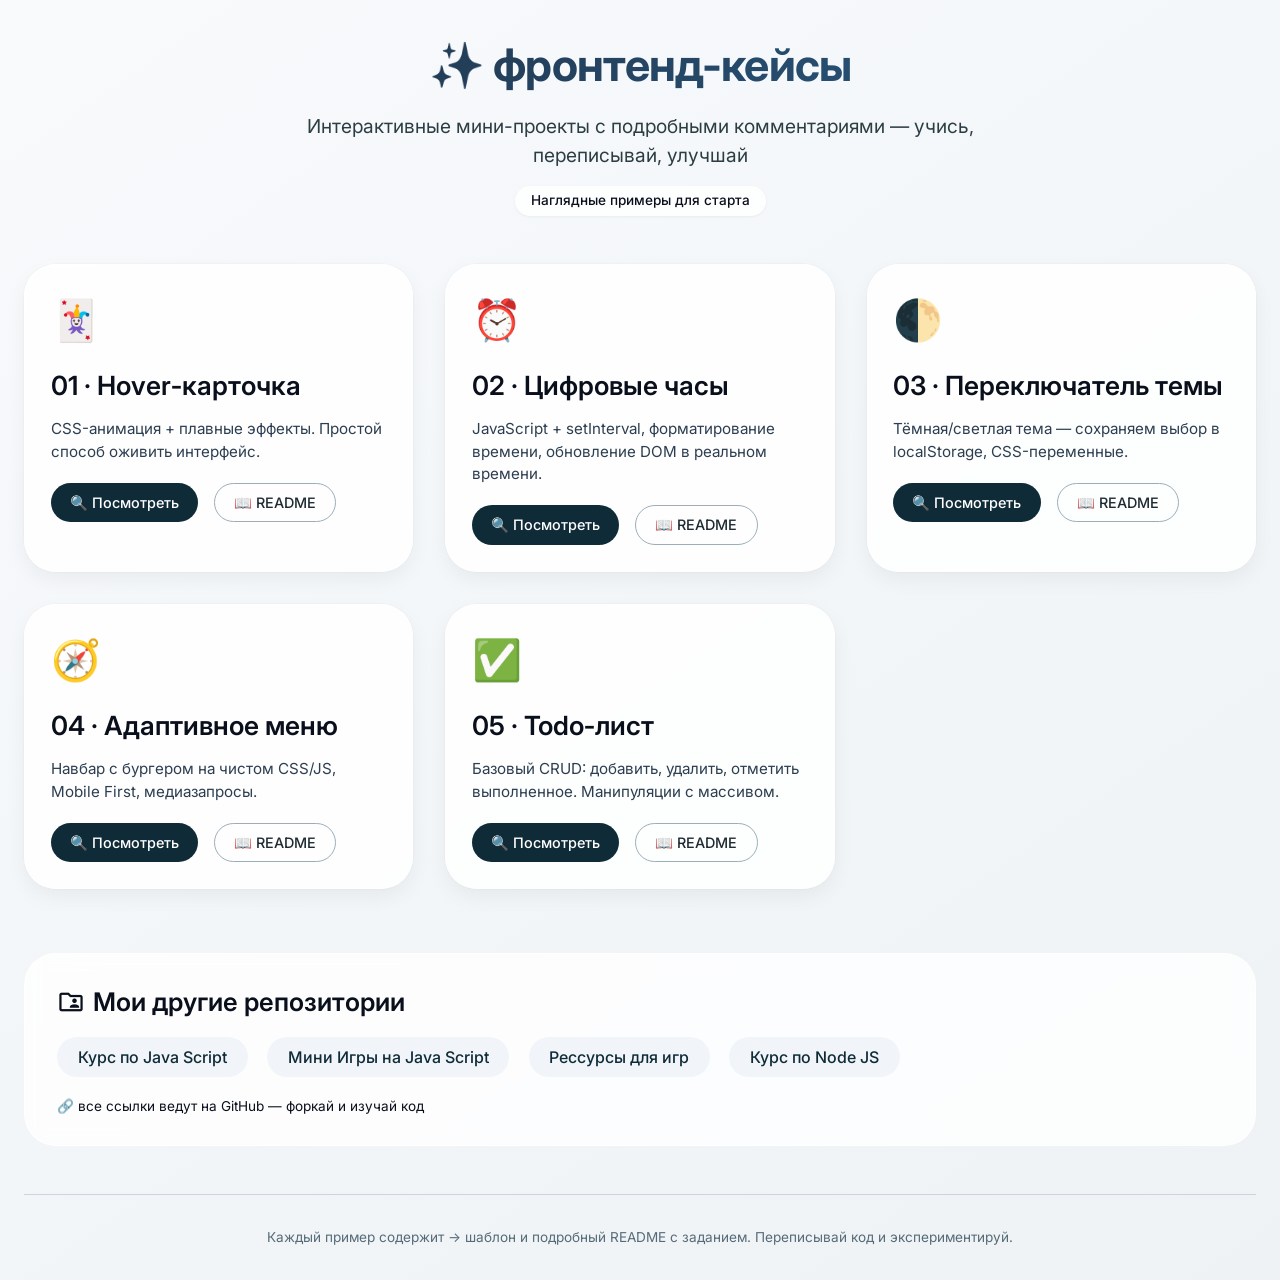
==== index.html @ 0f7bfbcb "start_proj create first examples & write index" ====
<!DOCTYPE html>
<html lang="ru">
<head>
    <meta charset="UTF-8">
    <meta name="viewport" content="width=device-width, initial-scale=1.0, viewport-fit=cover">
    <title>Фронтенд-примеры для новичков</title>
    <!-- Google Fonts & Icons -->
    <link href="https://fonts.googleapis.com/css2?family=Inter:opsz,wght@14..32,300;14..32,400;14..32,600;14..32,700&display=swap" rel="stylesheet">
    <link rel="stylesheet" href="https://fonts.googleapis.com/css2?family=Material+Symbols+Outlined:opsz,wght,FILL,GRAD@24,400,0,0" />
    <style>
        * {
            margin: 0;
            padding: 0;
            box-sizing: border-box;
        }

        body {
            font-family: 'Inter', sans-serif;
            background: linear-gradient(145deg, #f8fafc 0%, #eef2f5 100%);
            color: #0a0f1c;
            line-height: 1.5;
            padding: 2rem 1.5rem;
        }

        .container {
            max-width: 1300px;
            margin: 0 auto;
        }

        /* Header */
        .hero {
            text-align: center;
            margin-bottom: 3rem;
        }

        .hero h1 {
            font-size: 2.8rem;
            font-weight: 700;
            background: linear-gradient(135deg, #1e2b3c, #2b5f8a);
            background-clip: text;
            -webkit-background-clip: text;
            color: transparent;
            letter-spacing: -0.02em;
        }

        .hero p {
            font-size: 1.2rem;
            color: #2c3e44;
            margin-top: 0.8rem;
            max-width: 700px;
            margin-left: auto;
            margin-right: auto;
        }

        .badge {
            display: inline-block;
            background: #ffffffcc;
            backdrop-filter: blur(4px);
            padding: 0.3rem 1rem;
            border-radius: 40px;
            font-size: 0.85rem;
            font-weight: 500;
            margin-top: 1rem;
            box-shadow: 0 1px 3px rgba(0,0,0,0.05);
        }

        /* Grid карточек */
        .examples-grid {
            display: grid;
            grid-template-columns: repeat(auto-fill, minmax(320px, 1fr));
            gap: 2rem;
            margin: 3rem 0 4rem;
        }

        .card {
            background: rgba(255, 255, 255, 0.85);
            backdrop-filter: blur(2px);
            border-radius: 2rem;
            padding: 1.6rem;
            transition: all 0.25s ease;
            box-shadow: 0 8px 20px rgba(0,0,0,0.05), 0 0 0 1px rgba(0,0,0,0.02);
            border: 1px solid rgba(255,255,255,0.6);
        }

        .card:hover {
            transform: translateY(-6px);
            background: white;
            box-shadow: 0 20px 30px -12px rgba(0,0,0,0.15);
            border-color: #cbd5e1;
        }

        .card-icon {
            font-size: 2.5rem;
            margin-bottom: 1rem;
        }

        .card h3 {
            font-size: 1.65rem;
            font-weight: 600;
            margin-bottom: 0.5rem;
        }

        .card p {
            color: #2c3e50;
            margin: 0.75rem 0;
            font-size: 0.95rem;
        }

        .links {
            display: flex;
            gap: 1rem;
            margin-top: 1.2rem;
            flex-wrap: wrap;
        }

        .btn {
            text-decoration: none;
            font-weight: 500;
            font-size: 0.9rem;
            padding: 0.5rem 1.2rem;
            border-radius: 3rem;
            transition: 0.2s;
            display: inline-flex;
            align-items: center;
            gap: 6px;
        }

        .btn-primary {
            background: #0f2b38;
            color: white;
        }

        .btn-primary:hover {
            background: #1d4b60;
        }

        .btn-outline {
            border: 1px solid #9aaeb9;
            background: transparent;
            color: #1e2b32;
        }

        .btn-outline:hover {
            background: #e9edf2;
            border-color: #2c5f7a;
        }

        /* Секция ссылок на другие репозитории */
        .repo-section {
            background: #ffffffcc;
            backdrop-filter: blur(8px);
            border-radius: 2rem;
            padding: 1.8rem 2rem;
            margin-top: 2rem;
            border: 1px solid rgba(255,255,255,0.7);
        }

        .repo-section h2 {
            font-size: 1.6rem;
            font-weight: 600;
            display: flex;
            align-items: center;
            gap: 8px;
        }

        .repo-list {
            display: flex;
            flex-wrap: wrap;
            gap: 1.2rem;
            margin-top: 1rem;
        }

        .repo-link {
            background: #f1f5f9;
            padding: 0.5rem 1.3rem;
            border-radius: 3rem;
            text-decoration: none;
            color: #0f2b38;
            font-weight: 500;
            transition: 0.2s;
            display: inline-flex;
            align-items: center;
            gap: 8px;
        }

        .repo-link:hover {
            background: #e2e8f0;
            transform: scale(1.02);
        }

        footer {
            text-align: center;
            margin-top: 3rem;
            font-size: 0.85rem;
            color: #556b78;
            border-top: 1px solid #cbd5e1;
            padding-top: 2rem;
        }

        @media (max-width: 640px) {
            body { padding: 1rem; }
            .hero h1 { font-size: 2rem; }
            .examples-grid { gap: 1rem; }
        }
    </style>
</head>
<body>
<div class="container">
    <div class="hero">
        <h1>✨ фронтенд-кейсы</h1>
        <p>Интерактивные мини-проекты с подробными комментариями — учись, переписывай, улучшай</p>
        <div class="badge">Наглядные примеры для старта</div>
    </div>

    <div class="examples-grid">
        <!-- Пример 1 -->
        <div class="card">
            <div class="card-icon">🃏</div>
            <h3>01 · Hover‑карточка</h3>
            <p>CSS-анимация + плавные эффекты. Простой способ оживить интерфейс.</p>
            <div class="links">
                <a href="./examples/01-hover-card/index.html" class="btn btn-primary">🔍 Посмотреть</a>
                <a href="./examples/01-hover-card/README.md" class="btn btn-outline">📖 README</a>
            </div>
        </div>
        <!-- Пример 2 -->
        <div class="card">
            <div class="card-icon">⏰</div>
            <h3>02 · Цифровые часы</h3>
            <p>JavaScript + setInterval, форматирование времени, обновление DOM в реальном времени.</p>
            <div class="links">
                <a href="./examples/02-digital-clock/index.html" class="btn btn-primary">🔍 Посмотреть</a>
                <a href="./examples/02-digital-clock/README.md" class="btn btn-outline">📖 README</a>
            </div>
        </div>
        <!-- Пример 3 -->
        <div class="card">
            <div class="card-icon">🌓</div>
            <h3>03 · Переключатель темы</h3>
            <p>Тёмная/светлая тема — сохраняем выбор в localStorage, CSS-переменные.</p>
            <div class="links">
                <a href="./examples/03-theme-switcher/index.html" class="btn btn-primary">🔍 Посмотреть</a>
                <a href="./examples/03-theme-switcher/README.md" class="btn btn-outline">📖 README</a>
            </div>
        </div>
        <!-- Пример 4 -->
        <div class="card">
            <div class="card-icon">🧭</div>
            <h3>04 · Адаптивное меню</h3>
            <p>Навбар с бургером на чистом CSS/JS, Mobile First, медиазапросы.</p>
            <div class="links">
                <a href="./examples/04-responsive-navbar/index.html" class="btn btn-primary">🔍 Посмотреть</a>
                <a href="./examples/04-responsive-navbar/README.md" class="btn btn-outline">📖 README</a>
            </div>
        </div>
        <!-- Пример 5 -->
        <div class="card">
            <div class="card-icon">✅</div>
            <h3>05 · Todo‑лист</h3>
            <p>Базовый CRUD: добавить, удалить, отметить выполненное. Манипуляции с массивом.</p>
            <div class="links">
                <a href="./examples/05-todo-list/index.html" class="btn btn-primary">🔍 Посмотреть</a>
                <a href="./examples/05-todo-list/README.md" class="btn btn-outline">📖 README</a>
            </div>
        </div>
    </div>

    <div class="repo-section">
        <h2><span class="material-symbols-outlined" style="font-size: 28px;">folder_shared</span> Мои другие репозитории</h2>
        <div class="repo-list">
            <a href="https://github.com/Gabryelf/StartCours" class="repo-link" target="_blank">Курс по Java Script</a>
            <a href="https://github.com/Gabryelf/JS-MINI-GAME" class="repo-link" target="_blank">Мини Игры на Java Script</a>
            <a href="https://github.com/Gabryelf/Atlas-Assets" class="repo-link" target="_blank">Рессурсы для игр</a>
            <a href="https://github.com/Gabryelf/Node-Course" class="repo-link" target="_blank">Курс по Node JS</a>
        </div>
        <p style="margin-top: 1.2rem; font-size: 0.85rem;">🔗 все ссылки ведут на GitHub — форкай и изучай код</p>
    </div>
    <footer>
        Каждый пример содержит → шаблон и подробный README с заданием. Переписывай код и экспериментируй.
    </footer>
</div>
</body>
</html>
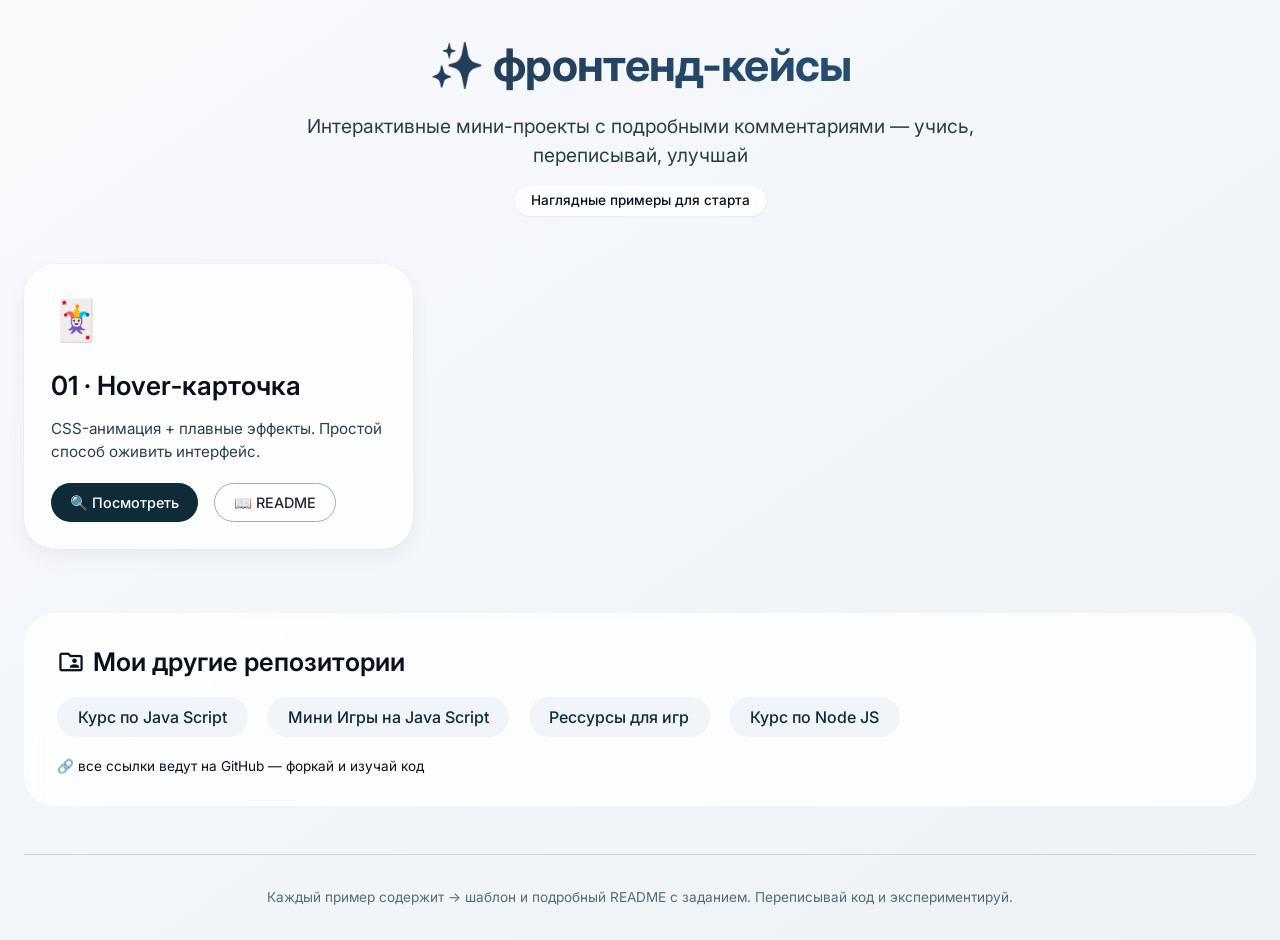
==== commit 5a8393a7: "delete_examp_from_index temp delet marks" ====
--- a/index.html
+++ b/index.html
@@ -220,49 +220,17 @@
             <p>CSS-анимация + плавные эффекты. Простой способ оживить интерфейс.</p>
             <div class="links">
                 <a href="./examples/01-hover-card/index.html" class="btn btn-primary">🔍 Посмотреть</a>
-                <a href="./examples/01-hover-card/README.md" class="btn btn-outline">📖 README</a>
+                <a href="https://github.com/Gabryelf/Html-Base/blob/main/examples/01-hover-card/README.md" class="btn btn-outline">📖 README</a>
             </div>
         </div>
         <!-- Пример 2 -->
-        <div class="card">
-            <div class="card-icon">⏰</div>
-            <h3>02 · Цифровые часы</h3>
-            <p>JavaScript + setInterval, форматирование времени, обновление DOM в реальном времени.</p>
-            <div class="links">
-                <a href="./examples/02-digital-clock/index.html" class="btn btn-primary">🔍 Посмотреть</a>
-                <a href="./examples/02-digital-clock/README.md" class="btn btn-outline">📖 README</a>
-            </div>
-        </div>
+        
         <!-- Пример 3 -->
-        <div class="card">
-            <div class="card-icon">🌓</div>
-            <h3>03 · Переключатель темы</h3>
-            <p>Тёмная/светлая тема — сохраняем выбор в localStorage, CSS-переменные.</p>
-            <div class="links">
-                <a href="./examples/03-theme-switcher/index.html" class="btn btn-primary">🔍 Посмотреть</a>
-                <a href="./examples/03-theme-switcher/README.md" class="btn btn-outline">📖 README</a>
-            </div>
-        </div>
+        
         <!-- Пример 4 -->
-        <div class="card">
-            <div class="card-icon">🧭</div>
-            <h3>04 · Адаптивное меню</h3>
-            <p>Навбар с бургером на чистом CSS/JS, Mobile First, медиазапросы.</p>
-            <div class="links">
-                <a href="./examples/04-responsive-navbar/index.html" class="btn btn-primary">🔍 Посмотреть</a>
-                <a href="./examples/04-responsive-navbar/README.md" class="btn btn-outline">📖 README</a>
-            </div>
-        </div>
+        
         <!-- Пример 5 -->
-        <div class="card">
-            <div class="card-icon">✅</div>
-            <h3>05 · Todo‑лист</h3>
-            <p>Базовый CRUD: добавить, удалить, отметить выполненное. Манипуляции с массивом.</p>
-            <div class="links">
-                <a href="./examples/05-todo-list/index.html" class="btn btn-primary">🔍 Посмотреть</a>
-                <a href="./examples/05-todo-list/README.md" class="btn btn-outline">📖 README</a>
-            </div>
-        </div>
+       
     </div>
 
     <div class="repo-section">
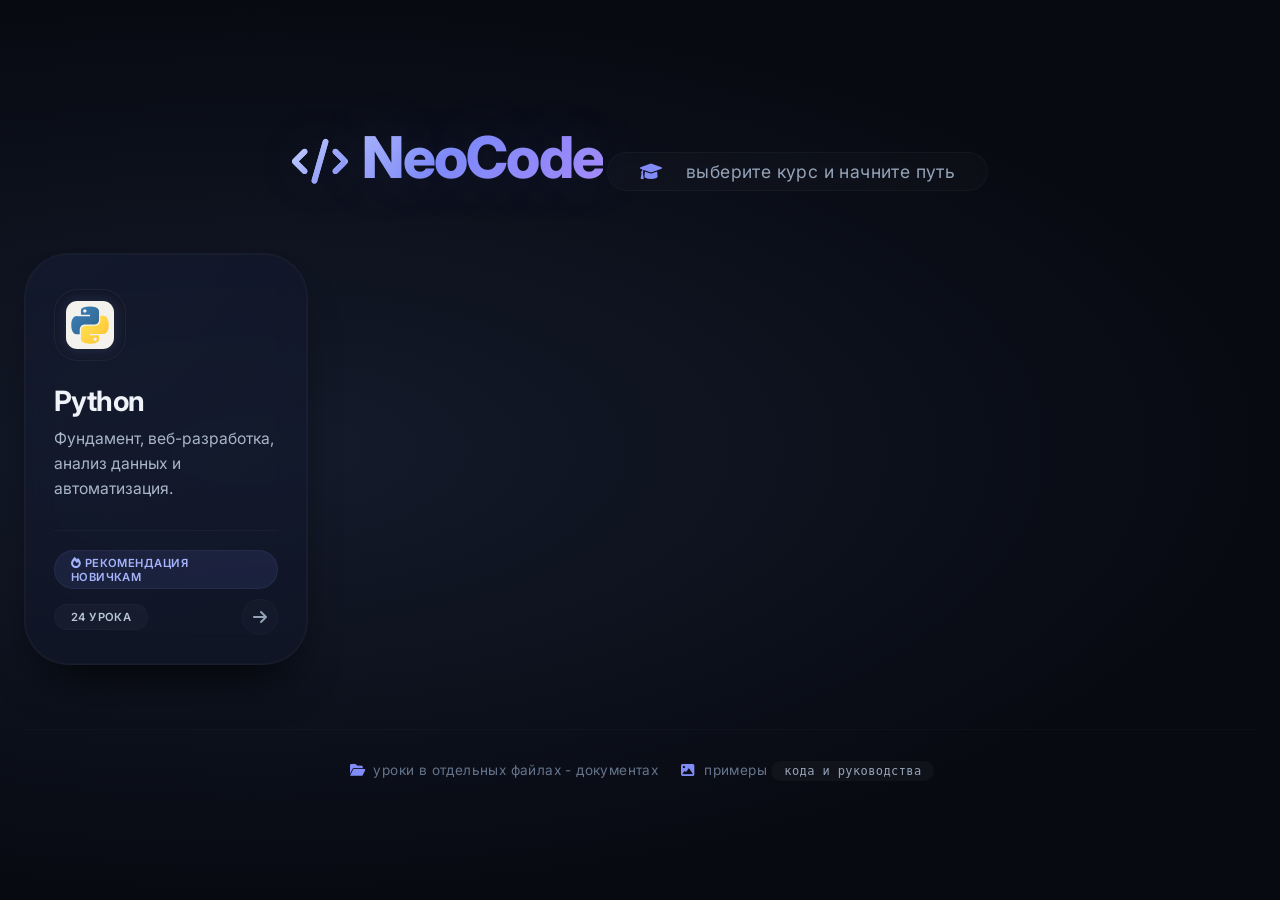
==== commit 016bf645: "restuct_proj use repo from more lang learning" ====
--- a/index.html
+++ b/index.html
@@ -1,251 +1,477 @@
-<!DOCTYPE html>
-<html lang="ru">
-<head>
-    <meta charset="UTF-8">
-    <meta name="viewport" content="width=device-width, initial-scale=1.0, viewport-fit=cover">
-    <title>Фронтенд-примеры для новичков</title>
-    <!-- Google Fonts & Icons -->
-    <link href="https://fonts.googleapis.com/css2?family=Inter:opsz,wght@14..32,300;14..32,400;14..32,600;14..32,700&display=swap" rel="stylesheet">
-    <link rel="stylesheet" href="https://fonts.googleapis.com/css2?family=Material+Symbols+Outlined:opsz,wght,FILL,GRAD@24,400,0,0" />
-    <style>
-        * {
-            margin: 0;
-            padding: 0;
-            box-sizing: border-box;
-        }
-
-        body {
-            font-family: 'Inter', sans-serif;
-            background: linear-gradient(145deg, #f8fafc 0%, #eef2f5 100%);
-            color: #0a0f1c;
-            line-height: 1.5;
-            padding: 2rem 1.5rem;
-        }
-
-        .container {
-            max-width: 1300px;
-            margin: 0 auto;
-        }
-
-        /* Header */
-        .hero {
-            text-align: center;
-            margin-bottom: 3rem;
-        }
-
-        .hero h1 {
-            font-size: 2.8rem;
-            font-weight: 700;
-            background: linear-gradient(135deg, #1e2b3c, #2b5f8a);
-            background-clip: text;
-            -webkit-background-clip: text;
-            color: transparent;
-            letter-spacing: -0.02em;
-        }
-
-        .hero p {
-            font-size: 1.2rem;
-            color: #2c3e44;
-            margin-top: 0.8rem;
-            max-width: 700px;
-            margin-left: auto;
-            margin-right: auto;
-        }
-
-        .badge {
-            display: inline-block;
-            background: #ffffffcc;
-            backdrop-filter: blur(4px);
-            padding: 0.3rem 1rem;
-            border-radius: 40px;
-            font-size: 0.85rem;
-            font-weight: 500;
-            margin-top: 1rem;
-            box-shadow: 0 1px 3px rgba(0,0,0,0.05);
-        }
-
-        /* Grid карточек */
-        .examples-grid {
-            display: grid;
-            grid-template-columns: repeat(auto-fill, minmax(320px, 1fr));
-            gap: 2rem;
-            margin: 3rem 0 4rem;
-        }
-
-        .card {
-            background: rgba(255, 255, 255, 0.85);
-            backdrop-filter: blur(2px);
-            border-radius: 2rem;
-            padding: 1.6rem;
-            transition: all 0.25s ease;
-            box-shadow: 0 8px 20px rgba(0,0,0,0.05), 0 0 0 1px rgba(0,0,0,0.02);
-            border: 1px solid rgba(255,255,255,0.6);
-        }
-
-        .card:hover {
-            transform: translateY(-6px);
-            background: white;
-            box-shadow: 0 20px 30px -12px rgba(0,0,0,0.15);
-            border-color: #cbd5e1;
-        }
-
-        .card-icon {
-            font-size: 2.5rem;
-            margin-bottom: 1rem;
-        }
-
-        .card h3 {
-            font-size: 1.65rem;
-            font-weight: 600;
-            margin-bottom: 0.5rem;
-        }
-
-        .card p {
-            color: #2c3e50;
-            margin: 0.75rem 0;
-            font-size: 0.95rem;
-        }
-
-        .links {
-            display: flex;
-            gap: 1rem;
-            margin-top: 1.2rem;
-            flex-wrap: wrap;
-        }
-
-        .btn {
-            text-decoration: none;
-            font-weight: 500;
-            font-size: 0.9rem;
-            padding: 0.5rem 1.2rem;
-            border-radius: 3rem;
-            transition: 0.2s;
-            display: inline-flex;
-            align-items: center;
-            gap: 6px;
-        }
-
-        .btn-primary {
-            background: #0f2b38;
-            color: white;
-        }
-
-        .btn-primary:hover {
-            background: #1d4b60;
-        }
-
-        .btn-outline {
-            border: 1px solid #9aaeb9;
-            background: transparent;
-            color: #1e2b32;
-        }
-
-        .btn-outline:hover {
-            background: #e9edf2;
-            border-color: #2c5f7a;
-        }
-
-        /* Секция ссылок на другие репозитории */
-        .repo-section {
-            background: #ffffffcc;
-            backdrop-filter: blur(8px);
-            border-radius: 2rem;
-            padding: 1.8rem 2rem;
-            margin-top: 2rem;
-            border: 1px solid rgba(255,255,255,0.7);
-        }
-
-        .repo-section h2 {
-            font-size: 1.6rem;
-            font-weight: 600;
-            display: flex;
-            align-items: center;
-            gap: 8px;
-        }
-
-        .repo-list {
-            display: flex;
-            flex-wrap: wrap;
-            gap: 1.2rem;
-            margin-top: 1rem;
-        }
-
-        .repo-link {
-            background: #f1f5f9;
-            padding: 0.5rem 1.3rem;
-            border-radius: 3rem;
-            text-decoration: none;
-            color: #0f2b38;
-            font-weight: 500;
-            transition: 0.2s;
-            display: inline-flex;
-            align-items: center;
-            gap: 8px;
-        }
-
-        .repo-link:hover {
-            background: #e2e8f0;
-            transform: scale(1.02);
-        }
-
-        footer {
-            text-align: center;
-            margin-top: 3rem;
-            font-size: 0.85rem;
-            color: #556b78;
-            border-top: 1px solid #cbd5e1;
-            padding-top: 2rem;
-        }
-
-        @media (max-width: 640px) {
-            body { padding: 1rem; }
-            .hero h1 { font-size: 2rem; }
-            .examples-grid { gap: 1rem; }
-        }
-    </style>
-</head>
-<body>
-<div class="container">
-    <div class="hero">
-        <h1>✨ фронтенд-кейсы</h1>
-        <p>Интерактивные мини-проекты с подробными комментариями — учись, переписывай, улучшай</p>
-        <div class="badge">Наглядные примеры для старта</div>
-    </div>
-
-    <div class="examples-grid">
-        <!-- Пример 1 -->
-        <div class="card">
-            <div class="card-icon">🃏</div>
-            <h3>01 · Hover‑карточка</h3>
-            <p>CSS-анимация + плавные эффекты. Простой способ оживить интерфейс.</p>
-            <div class="links">
-                <a href="./examples/01-hover-card/index.html" class="btn btn-primary">🔍 Посмотреть</a>
-                <a href="https://github.com/Gabryelf/Html-Base/blob/main/examples/01-hover-card/README.md" class="btn btn-outline">📖 README</a>
-            </div>
-        </div>
-        <!-- Пример 2 -->
-        
-        <!-- Пример 3 -->
-        
-        <!-- Пример 4 -->
-        
-        <!-- Пример 5 -->
-       
-    </div>
-
-    <div class="repo-section">
-        <h2><span class="material-symbols-outlined" style="font-size: 28px;">folder_shared</span> Мои другие репозитории</h2>
-        <div class="repo-list">
-            <a href="https://github.com/Gabryelf/StartCours" class="repo-link" target="_blank">Курс по Java Script</a>
-            <a href="https://github.com/Gabryelf/JS-MINI-GAME" class="repo-link" target="_blank">Мини Игры на Java Script</a>
-            <a href="https://github.com/Gabryelf/Atlas-Assets" class="repo-link" target="_blank">Рессурсы для игр</a>
-            <a href="https://github.com/Gabryelf/Node-Course" class="repo-link" target="_blank">Курс по Node JS</a>
-        </div>
-        <p style="margin-top: 1.2rem; font-size: 0.85rem;">🔗 все ссылки ведут на GitHub — форкай и изучай код</p>
-    </div>
-    <footer>
-        Каждый пример содержит → шаблон и подробный README с заданием. Переписывай код и экспериментируй.
-    </footer>
-</div>
-</body>
+<!DOCTYPE html>
+<html lang="ru">
+<head>
+  <meta charset="UTF-8">
+  <meta name="viewport" content="width=device-width, initial-scale=1.0">
+  <title>NeoCode — главная</title>
+  <!-- Google Fonts + Inter -->
+  <link rel="preconnect" href="https://fonts.googleapis.com">
+  <link rel="preconnect" href="https://fonts.gstatic.com" crossorigin>
+  <link href="https://fonts.googleapis.com/css2?family=Inter:opsz,wght@14..32,400;14..32,500;14..32,600;14..32,700;14..32,800&display=swap" rel="stylesheet">
+  <!-- Font Awesome 6 (Free) -->
+  <link rel="stylesheet" href="https://cdnjs.cloudflare.com/ajax/libs/font-awesome/6.0.0-beta3/css/all.min.css">
+  <style>
+    /* ===== RESET & BASE ===== */
+    * {
+      margin: 0;
+      padding: 0;
+      box-sizing: border-box;
+    }
+
+    body {
+      font-family: 'Inter', -apple-system, BlinkMacSystemFont, sans-serif;
+      background: #080a12;
+      background-image: radial-gradient(ellipse at 20% 50%, #141b2b 0%, #080a12 70%);
+      min-height: 100vh;
+      display: flex;
+      flex-direction: column;
+      align-items: center;
+      justify-content: center;
+      padding: 2rem 1.5rem;
+      color: #eef2f6;
+    }
+
+    /* ===== ГЛАВНЫЙ КОНТЕЙНЕР ===== */
+    .app {
+      width: 100%;
+      max-width: 1360px;
+      margin: 0 auto;
+      animation: fadeUp 0.7s ease;
+    }
+
+    @keyframes fadeUp {
+      0% { opacity: 0; transform: translateY(24px); }
+      100% { opacity: 1; transform: translateY(0); }
+    }
+
+    /* ===== ХЕДЕР ===== */
+    .header {
+      text-align: center;
+      margin-bottom: 3.8rem;
+      position: relative;
+    }
+
+    .header .brand {
+      font-size: 3.6rem;
+      font-weight: 800;
+      letter-spacing: -0.03em;
+      background: linear-gradient(135deg, #c7d2fe 0%, #818cf8 50%, #a78bfa 100%);
+      -webkit-background-clip: text;
+      background-clip: text;
+      color: transparent;
+      display: inline-block;
+      text-shadow: 0 0 60px rgba(129, 140, 248, 0.15);
+    }
+
+    .header .brand i {
+      font-size: 2.8rem;
+      margin-right: 6px;
+      background: linear-gradient(135deg, #c7d2fe, #818cf8);
+      -webkit-background-clip: text;
+      background-clip: text;
+      color: transparent;
+    }
+
+    .header .sub {
+      font-size: 1.1rem;
+      color: #94a3b8;
+      margin-top: 0.6rem;
+      font-weight: 400;
+      letter-spacing: 0.4px;
+      background: rgba(255,255,255,0.02);
+      backdrop-filter: blur(6px);
+      padding: 0.5rem 2rem;
+      display: inline-block;
+      border-radius: 60px;
+      border: 1px solid rgba(255,255,255,0.03);
+    }
+
+    .header .sub i {
+      margin-right: 18px;
+      color: #818cf8;
+    }
+
+    /* ===== СЕТКА КАРТОЧЕК ===== */
+    .cards-grid {
+      display: grid;
+      grid-template-columns: repeat(auto-fill, minmax(280px, 1fr));
+      gap: 2rem;
+      justify-content: center;
+    }
+
+    /* ===== КАРТОЧКА ===== */
+    .course-card {
+      background: rgba(18, 24, 42, 0.6);
+      backdrop-filter: blur(16px);
+      -webkit-backdrop-filter: blur(16px);
+      border-radius: 2.8rem;
+      padding: 2.2rem 1.8rem 1.8rem;
+      border: 1px solid rgba(255, 255, 255, 0.04);
+      box-shadow: 0 30px 50px -24px rgba(0, 0, 0, 0.9), inset 0 0 0 1px rgba(255, 255, 255, 0.02);
+      transition: all 0.35s cubic-bezier(0.15, 0.75, 0.3, 1);
+      text-decoration: none;
+      color: inherit;
+      display: flex;
+      flex-direction: column;
+      height: 100%;
+      position: relative;
+      cursor: pointer;
+      will-change: transform;
+      overflow: hidden;
+    }
+
+    /* декоративный блик */
+    .course-card::before {
+      content: '';
+      position: absolute;
+      top: -50%;
+      left: -50%;
+      width: 200%;
+      height: 200%;
+      background: radial-gradient(circle at 30% 20%, rgba(129, 140, 248, 0.03), transparent 60%);
+      pointer-events: none;
+      transition: 0.5s;
+    }
+
+    .course-card:hover::before {
+      opacity: 0.6;
+    }
+
+    .course-card:hover {
+      transform: translateY(-12px) scale(1.01);
+      background: rgba(24, 32, 56, 0.75);
+      border-color: rgba(129, 140, 248, 0.25);
+      box-shadow: 0 50px 70px -28px #000000cc, 0 0 0 1px rgba(129, 140, 248, 0.12), 0 0 40px -12px rgba(129, 140, 248, 0.08);
+    }
+
+    /* иконка языка — путь docs/images/icons_lang/ */
+    .card-icon {
+      width: 72px;
+      height: 72px;
+      display: flex;
+      align-items: center;
+      justify-content: center;
+      margin-bottom: 1.4rem;
+      border-radius: 24px;
+      background: rgba(255, 255, 255, 0.02);
+      border: 1px solid rgba(255, 255, 255, 0.03);
+      transition: 0.3s;
+      box-shadow: inset 0 2px 8px rgba(0,0,0,0.3);
+      overflow: hidden;
+      flex-shrink: 0;
+    }
+
+    .card-icon img {
+      width: 48px;
+      height: 48px;
+      object-fit: contain;
+      display: block;
+      filter: drop-shadow(0 0 6px rgba(129, 140, 248, 0.1));
+      transition: 0.3s;
+    }
+
+    .course-card:hover .card-icon {
+      background: rgba(129, 140, 248, 0.06);
+      border-color: rgba(129, 140, 248, 0.15);
+      box-shadow: 0 0 30px -8px rgba(129, 140, 248, 0.1);
+    }
+
+    .course-card:hover .card-icon img {
+      filter: drop-shadow(0 0 12px rgba(129, 140, 248, 0.25));
+      transform: scale(1.05);
+    }
+
+    .card-title {
+      font-size: 1.75rem;
+      font-weight: 700;
+      letter-spacing: -0.02em;
+      color: #f1f5f9;
+      margin-bottom: 0.5rem;
+    }
+
+    .card-description {
+      font-size: 0.98rem;
+      line-height: 1.6;
+      color: #b9c7da;
+      margin-bottom: 1.8rem;
+      flex: 1;
+      font-weight: 400;
+      opacity: 0.9;
+    }
+
+    /* нижняя часть */
+    .card-footer {
+      display: flex;
+      align-items: center;
+      gap: 0.6rem;
+      border-top: 1px solid rgba(255, 255, 255, 0.03);
+      padding-top: 1.2rem;
+      margin-top: auto;
+      flex-wrap: wrap;
+    }
+
+    .badge {
+      background: rgba(255, 255, 255, 0.03);
+      padding: 0.3rem 1rem;
+      border-radius: 40px;
+      font-size: 0.7rem;
+      font-weight: 600;
+      color: #b9c7da;
+      letter-spacing: 0.04em;
+      text-transform: uppercase;
+      border: 1px solid rgba(255, 255, 255, 0.02);
+    }
+
+    .badge-accent {
+      background: rgba(129, 140, 248, 0.1);
+      color: #a5b4fc;
+      border-color: rgba(129, 140, 248, 0.08);
+    }
+
+    .card-arrow {
+      margin-left: auto;
+      background: rgba(255, 255, 255, 0.02);
+      width: 36px;
+      height: 36px;
+      border-radius: 40px;
+      display: flex;
+      align-items: center;
+      justify-content: center;
+      font-size: 1rem;
+      transition: all 0.3s;
+      color: #94a3b8;
+      border: 1px solid rgba(255, 255, 255, 0.02);
+    }
+
+    .course-card:hover .card-arrow {
+      background: rgba(129, 140, 248, 0.12);
+      color: #c7d2fe;
+      transform: translateX(6px) scale(1.05);
+      border-color: rgba(129, 140, 248, 0.15);
+    }
+
+    /* ===== ФУТЕР ===== */
+    .footer-note {
+      margin-top: 4rem;
+      color: #475569;
+      font-size: 0.85rem;
+      text-align: center;
+      letter-spacing: 0.4px;
+      border-top: 1px solid rgba(255,255,255,0.02);
+      padding-top: 2rem;
+      display: flex;
+      justify-content: center;
+      align-items: center;
+      gap: 1.2rem;
+      flex-wrap: wrap;
+    }
+
+    .footer-note span {
+      color: #64748b;
+    }
+
+    .footer-note i {
+      color: #818cf8;
+      margin: 0 4px;
+    }
+
+    /* ===== АДАПТИВ ===== */
+    @media (max-width: 640px) {
+      .header .brand {
+        font-size: 2.6rem;
+      }
+      .header .sub {
+        font-size: 0.95rem;
+        padding: 0.4rem 1.4rem;
+      }
+      .card-title {
+        font-size: 1.5rem;
+      }
+      .cards-grid {
+        gap: 1.5rem;
+      }
+      .course-card {
+        padding: 1.8rem 1.4rem 1.5rem;
+        border-radius: 2.2rem;
+      }
+      .card-icon {
+        width: 60px;
+        height: 60px;
+      }
+      .card-icon img {
+        width: 40px;
+        height: 40px;
+      }
+    }
+
+    @media (max-width: 400px) {
+      .header .brand {
+        font-size: 2rem;
+      }
+    }
+
+    /* ===== СТИЛИ ДЛЯ ССЫЛОК (ведут на HTML-страницы) ===== */
+    .course-card {
+      /* ссылка ведёт на внешний файл, но остаётся карточкой */
+    }
+
+    /* убираем стандартное подчёркивание */
+    .course-card:link,
+    .course-card:visited,
+    .course-card:hover,
+    .course-card:active {
+      text-decoration: none;
+      color: inherit;
+    }
+
+    /* ===== ЭФФЕКТ "МАГНИТ" ДЛЯ КАРТОЧЕК (доп. изюминка) ===== */
+    .course-card .glow-ring {
+      position: absolute;
+      top: -2px;
+      left: -2px;
+      right: -2px;
+      bottom: -2px;
+      border-radius: 2.8rem;
+      background: transparent;
+      pointer-events: none;
+      transition: 0.4s;
+      z-index: 0;
+    }
+
+    .course-card:hover .glow-ring {
+      background: radial-gradient(circle at var(--mouse-x, 50%) var(--mouse-y, 50%), rgba(129, 140, 248, 0.06), transparent 60%);
+    }
+  </style>
+</head>
+<body>
+  <div class="app">
+
+    <!-- ===== ХЕДЕР ===== -->
+    <header class="header">
+      <div class="brand">
+        <i class="fas fa-code"></i> NeoCode
+      </div>
+      <div class="sub">
+        <i class="fas fa-graduation-cap"></i> выберите курс и начните путь
+      </div>
+    </header>
+
+    <!-- ===== СЕТКА КАРТОЧЕК ===== -->
+    <div class="cards-grid">
+
+      <!-- Python -->
+      <a href="docs/pages/python.html" class="course-card" data-course="python">
+        <div class="card-icon">
+          <img src="docs/images/icons_lang/Python-Light.svg" alt="Python" loading="lazy">
+        </div>
+        <div class="card-title">Python</div>
+        <div class="card-description">Фундамент, веб-разработка, анализ данных и автоматизация.</div>
+        <div class="card-footer">
+          <span class="badge badge-accent"><i class="fas fa-fire"></i> рекомендация новичкам</span>
+          <span class="badge">24 урока</span>
+          <span class="card-arrow"><i class="fas fa-arrow-right"></i></span>
+        </div>
+        <div class="glow-ring"></div>
+      </a>
+
+      <!-- JavaScript 
+      <a href="docs/javascript/index.html" class="course-card" data-course="javascript">
+        <div class="card-icon">
+          <img src="docs/images/icons_lang/javascript.svg" alt="JavaScript" loading="lazy">
+        </div>
+        <div class="card-title">JavaScript</div>
+        <div class="card-description">Интерактивный фронтенд, асинхронность, React и Node.js.</div>
+        <div class="card-footer">
+          <span class="badge badge-accent"><i class="fas fa-chart-line"></i> тренд</span>
+          <span class="badge">30 уроков</span>
+          <span class="card-arrow"><i class="fas fa-arrow-right"></i></span>
+        </div>
+        <div class="glow-ring"></div>
+      </a>-->
+
+      <!-- Java 
+      <a href="docs/java/index.html" class="course-card" data-course="java">
+        <div class="card-icon">
+          <img src="docs/images/icons_lang/java.svg" alt="Java" loading="lazy">
+        </div>
+        <div class="card-title">Java</div>
+        <div class="card-description">ООП, Spring, многопоточность, надёжный бэкенд.</div>
+        <div class="card-footer">
+          <span class="badge">22 урока</span>
+          <span class="card-arrow"><i class="fas fa-arrow-right"></i></span>
+        </div>
+        <div class="glow-ring"></div>
+      </a>-->
+
+      <!-- C++ 
+      <a href="docs/cpp/index.html" class="course-card" data-course="cpp">
+        <div class="card-icon">
+          <img src="docs/images/icons_lang/cpp.svg" alt="C++" loading="lazy">
+        </div>
+        <div class="card-title">C++</div>
+        <div class="card-description">Системное программирование, STL, память, алгоритмы.</div>
+        <div class="card-footer">
+          <span class="badge">28 уроков</span>
+          <span class="card-arrow"><i class="fas fa-arrow-right"></i></span>
+        </div>
+        <div class="glow-ring"></div>
+      </a>-->
+
+      <!-- Go 
+      <a href="docs/go/index.html" class="course-card" data-course="go">
+        <div class="card-icon">
+          <img src="docs/images/icons_lang/go.svg" alt="Go" loading="lazy">
+        </div>
+        <div class="card-title">Go</div>
+        <div class="card-description">Конкурентность, микросервисы, облачные технологии.</div>
+        <div class="card-footer">
+          <span class="badge badge-accent"><i class="fas fa-rocket"></i> modern</span>
+          <span class="badge">18 уроков</span>
+          <span class="card-arrow"><i class="fas fa-arrow-right"></i></span>
+        </div>
+        <div class="glow-ring"></div>
+      </a>-->
+
+      <!-- Rust 
+      <a href="docs/rust/index.html" class="course-card" data-course="rust">
+        <div class="card-icon">
+          <img src="docs/images/icons_lang/rust.svg" alt="Rust" loading="lazy">
+        </div>
+        <div class="card-title">Rust</div>
+        <div class="card-description">Безопасная работа с памятью, производительность, парадигмы.</div>
+        <div class="card-footer">
+          <span class="badge">20 уроков</span>
+          <span class="card-arrow"><i class="fas fa-arrow-right"></i></span>
+        </div>
+        <div class="glow-ring"></div>
+      </a>-->
+
+    </div>
+
+    <!-- ===== ФУТЕР ===== -->
+    <div class="footer-note">
+      <span><i class="fas fa-folder-open"></i> уроки в отдельных файлах - документах</span>
+      <span><i class="fas fa-image"></i> примеры <code style="background: rgba(255,255,255,0.03); padding: 0.2rem 0.8rem; border-radius: 20px; font-size: 0.75rem; color: #94a3b8;">кода и руководства</code></span>
+    </div>
+
+  </div>
+
+  <!-- ===== СКРИПТ ДЛЯ ЭФФЕКТА "МАГНИТ"===== -->
+  <script>
+    (function() {
+      // Эффект свечения, следующего за курсором (для карточек)
+      const cards = document.querySelectorAll('.course-card');
+      cards.forEach(card => {
+        card.addEventListener('mousemove', (e) => {
+          const rect = card.getBoundingClientRect();
+          const x = ((e.clientX - rect.left) / rect.width) * 100;
+          const y = ((e.clientY - rect.top) / rect.height) * 100;
+          card.style.setProperty('--mouse-x', x + '%');
+          card.style.setProperty('--mouse-y', y + '%');
+        });
+      });
+
+    })();
+  </script>
+</body>
 </html>
